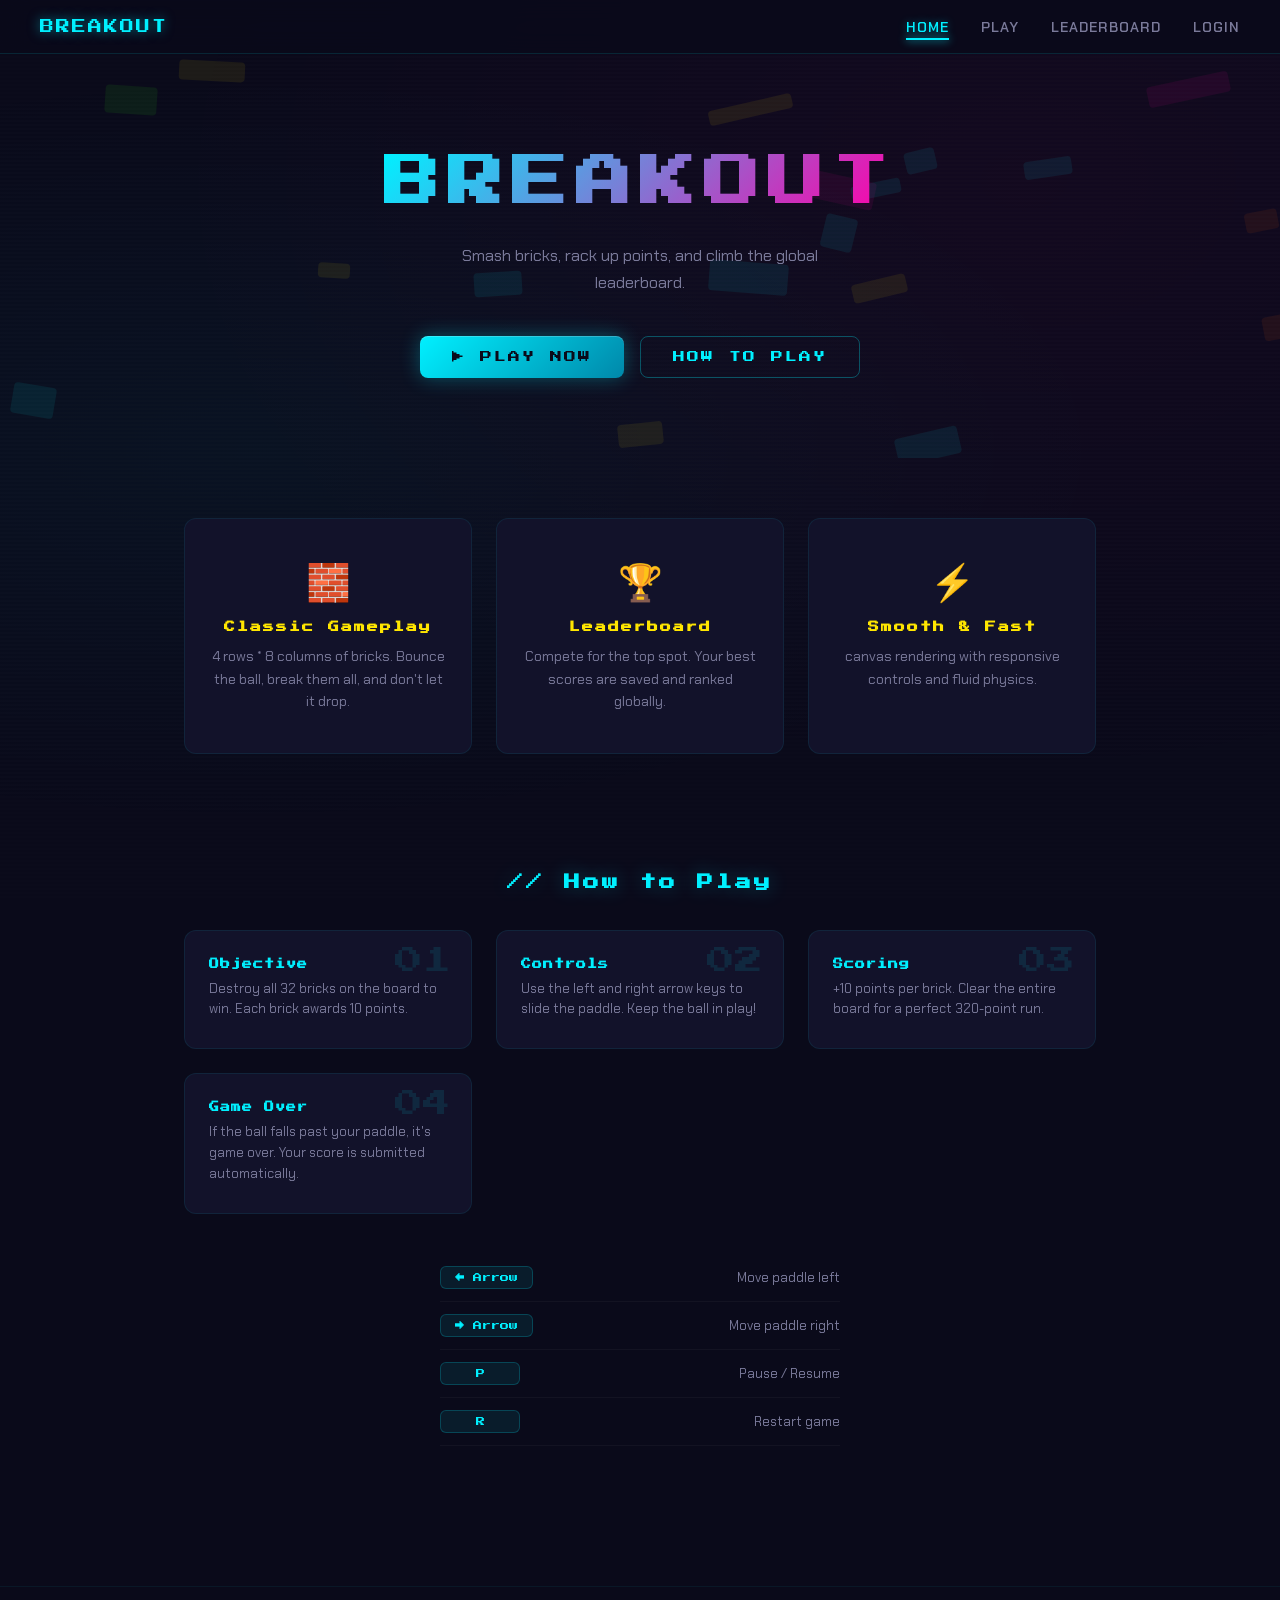
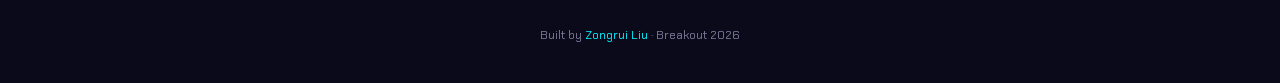
==== index.html @ ade63c9b "fix backend now backend can register and show score correctly" ====
<!DOCTYPE html>
<html lang="en">
<head>
  <meta charset="UTF-8">
  <meta name="viewport" content="width=device-width, initial-scale=1.0">
  <meta name="author" content="Zongrui Liu">
  <meta name="description" content="Breakout — a classic arcade brick-breaker game.">
  <title>Breakout — Home</title>
  <link rel="stylesheet" href="style.css">
  <style>
    /* ── HERO ── */
    .hero {
      display: flex;
      flex-direction: column;
      align-items: center;
      justify-content: center;
      text-align: center;
      padding: 100px 20px 80px;
      position: relative;
    }

    .hero-title {
      font-family: var(--font-display);
      font-size: clamp(32px, 6vw, 56px);
      color: #fff;
      letter-spacing: 8px;
      margin-bottom: 8px;
      position: relative;
      animation: float 4s ease-in-out infinite;
    }

    .hero-title span {
      background: linear-gradient(135deg, var(--neon-cyan), var(--neon-magenta));
      -webkit-background-clip: text;
      -webkit-text-fill-color: transparent;
      background-clip: text;
    }

    .hero-sub {
      font-size: 16px;
      color: var(--text-muted);
      max-width: 440px;
      line-height: 1.7;
      margin: 24px 0 40px;
    }

    .hero-actions {
      display: flex;
      gap: 16px;
      flex-wrap: wrap;
      justify-content: center;
    }

    /* ── DECORATIVE BRICKS ── */
    .hero-bricks {
      position: absolute;
      inset: 0;
      overflow: hidden;
      pointer-events: none;
      z-index: -1;
    }

    .hero-brick {
      position: absolute;
      border-radius: 4px;
      opacity: 0.08;
    }

    /* ── FEATURES ── */
    .features {
      padding: 60px 0;
    }

    .features-grid {
      display: grid;
      grid-template-columns: repeat(auto-fit, minmax(260px, 1fr));
      gap: 24px;
    }

    .feature-card {
      text-align: center;
      padding: 40px 24px;
    }

    .feature-icon {
      font-size: 36px;
      margin-bottom: 16px;
    }

    .feature-card h3 {
      font-family: var(--font-display);
      font-size: 11px;
      color: var(--neon-yellow);
      margin-bottom: 12px;
      letter-spacing: 2px;
    }

    .feature-card p {
      color: var(--text-muted);
      font-size: 14px;
      line-height: 1.6;
    }

    /* ── HOW TO PLAY ── */
    .how-to-play {
      padding: 60px 0;
    }

    .rules-grid {
      display: grid;
      grid-template-columns: repeat(auto-fit, minmax(220px, 1fr));
      gap: 24px;
    }

    .rule-card {
      padding: 28px 24px;
      position: relative;
    }

    .rule-number {
      font-family: var(--font-display);
      font-size: 28px;
      color: rgba(0, 240, 255, 0.1);
      position: absolute;
      top: 16px;
      right: 20px;
    }

    .rule-card h4 {
      font-family: var(--font-display);
      font-size: 10px;
      color: var(--neon-cyan);
      margin-bottom: 10px;
      letter-spacing: 1px;
    }

    .rule-card p {
      color: var(--text-muted);
      font-size: 13px;
      line-height: 1.6;
    }

    .controls-table {
      width: 100%;
      max-width: 400px;
      margin: 40px auto 0;
    }

    .controls-table .key {
      display: inline-block;
      padding: 6px 14px;
      background: rgba(0, 240, 255, 0.08);
      border: 1px solid rgba(0, 240, 255, 0.2);
      border-radius: 6px;
      font-family: var(--font-display);
      font-size: 9px;
      color: var(--neon-cyan);
      min-width: 80px;
      text-align: center;
    }

    .controls-row {
      display: flex;
      align-items: center;
      justify-content: space-between;
      padding: 12px 0;
      border-bottom: 1px solid rgba(255,255,255,0.04);
    }

    .controls-row span:last-child {
      color: var(--text-muted);
      font-size: 13px;
    }
  </style>
</head>
<body>

  <!-- NAV -->
  <nav>
    <a href="index.html" class="nav-logo">BREAKOUT</a>
    <ul class="nav-links">
      <li><a href="index.html" class="active">Home</a></li>
      <li><a href="game.html">Play</a></li>
      <li><a href="leaderboard.html">Leaderboard</a></li>
      <li><a href="login.html" id="nav-auth-link">Login</a></li>
    </ul>
  </nav>

  <!-- HERO -->
  <section class="hero">
    <div class="hero-bricks" id="heroBricks"></div>
    <h1 class="hero-title fade-in"><span>BREAKOUT</span></h1>
    <p class="hero-sub fade-in fade-in-delay-1">
      Smash bricks, rack up points, and climb the global leaderboard.
    </p>
    <div class="hero-actions fade-in fade-in-delay-2">
      <a href="game.html" class="btn btn-primary">▶ Play Now</a>
      <a href="#how-to-play" class="btn btn-secondary">How to Play</a>
    </div>
  </section>

  <!-- FEATURES -->
  <section class="features">
    <div class="container">
      <div class="features-grid">
        <div class="card feature-card fade-in fade-in-delay-1">
          <div class="feature-icon">🧱</div>
          <h3>Classic Gameplay</h3>
          <p>4 rows * 8 columns of bricks. Bounce the ball, break them all, and don't let it drop.</p>
        </div>
        <div class="card feature-card fade-in fade-in-delay-2">
          <div class="feature-icon">🏆</div>
          <h3>Leaderboard</h3>
          <p>Compete for the top spot. Your best scores are saved and ranked globally.</p>
        </div>
        <div class="card feature-card fade-in fade-in-delay-3">
          <div class="feature-icon">⚡</div>
          <h3>Smooth &amp; Fast</h3>
          <p>canvas rendering with responsive controls and fluid physics.</p>
        </div>
      </div>
    </div>
  </section>

  <!-- HOW TO PLAY -->
  <section class="how-to-play" id="how-to-play">
    <div class="container">
      <h2 class="section-title text-center fade-in">// How to Play</h2>

      <div class="rules-grid">
        <div class="card rule-card fade-in fade-in-delay-1">
          <span class="rule-number">01</span>
          <h4>Objective</h4>
          <p>Destroy all 32 bricks on the board to win. Each brick awards 10 points.</p>
        </div>
        <div class="card rule-card fade-in fade-in-delay-2">
          <span class="rule-number">02</span>
          <h4>Controls</h4>
          <p>Use the left and right arrow keys to slide the paddle. Keep the ball in play!</p>
        </div>
        <div class="card rule-card fade-in fade-in-delay-3">
          <span class="rule-number">03</span>
          <h4>Scoring</h4>
          <p>+10 points per brick. Clear the entire board for a perfect 320-point run.</p>
        </div>
        <div class="card rule-card fade-in fade-in-delay-4">
          <span class="rule-number">04</span>
          <h4>Game Over</h4>
          <p>If the ball falls past your paddle, it's game over. Your score is submitted automatically.</p>
        </div>
      </div>

      <div class="controls-table fade-in fade-in-delay-3">
        <div class="controls-row">
          <span class="key">← Arrow</span>
          <span>Move paddle left</span>
        </div>
        <div class="controls-row">
          <span class="key">→ Arrow</span>
          <span>Move paddle right</span>
        </div>
        <div class="controls-row">
          <span class="key">P</span>
          <span>Pause / Resume</span>
        </div>
        <div class="controls-row">
          <span class="key">R</span>
          <span>Restart game</span>
        </div>
      </div>
    </div>
  </section>

  <!-- FOOTER -->
  <footer>
    <p>Built by <span>Zongrui Liu</span> · Breakout 2026</p>
  </footer>

  <script>
    // Generate decorative floating bricks in the hero
    const bricksContainer = document.getElementById('heroBricks');
    const colors = ['#00f0ff', '#ff00aa', '#ffe600', '#39ff14', '#ff6a00'];
    for (let i = 0; i < 18; i++) {
      const brick = document.createElement('div');
      brick.className = 'hero-brick';
      brick.style.width = (30 + Math.random() * 60) + 'px';
      brick.style.height = (14 + Math.random() * 20) + 'px';
      brick.style.left = Math.random() * 100 + '%';
      brick.style.top = Math.random() * 100 + '%';
      brick.style.background = colors[Math.floor(Math.random() * colors.length)];
      brick.style.transform = `rotate(${Math.random() * 30 - 15}deg)`;
      bricksContainer.appendChild(brick);
    }

    // Update nav auth link based on login state
    const user = JSON.parse(localStorage.getItem('breakout_user') || 'null');
    if (user) {
      const link = document.getElementById('nav-auth-link');
      link.textContent = user.username;
      link.href = '#';
      link.addEventListener('click', (e) => {
        e.preventDefault();
        if (confirm('Log out?')) {
          localStorage.removeItem('breakout_user');
          location.reload();
        }
      });
    }
  </script>
</body>
</html>
---- style.css ----
@import url('https://fonts.googleapis.com/css2?family=Press+Start+2P&family=Chakra+Petch:wght@400;600;700&display=swap');

:root {
  --bg-dark: #0a0a1a;
  --bg-card: #12122a;
  --bg-card-hover: #1a1a3a;
  --neon-cyan: #00f0ff;
  --neon-magenta: #ff00aa;
  --neon-yellow: #ffe600;
  --neon-green: #39ff14;
  --neon-orange: #ff6a00;
  --text-primary: #e8e8f0;
  --text-muted: #7a7a9a;
  --border-glow: rgba(0, 240, 255, 0.3);
  --danger: #ff3355;
  --radius: 8px;
  --font-display: 'Press Start 2P', monospace;
  --font-body: 'Chakra Petch', sans-serif;
}

*, *::before, *::after {
  box-sizing: border-box;
  margin: 0;
  padding: 0;
}

html {
  scroll-behavior: smooth;
}

body {
  background: var(--bg-dark);
  color: var(--text-primary);
  font-family: var(--font-body);
  min-height: 100vh;
  overflow-x: hidden;
  position: relative;
}

body::before {
  content: '';
  position: fixed;
  inset: 0;
  background:
    radial-gradient(ellipse at 20% 50%, rgba(0, 240, 255, 0.04) 0%, transparent 60%),
    radial-gradient(ellipse at 80% 20%, rgba(255, 0, 170, 0.04) 0%, transparent 60%),
    repeating-linear-gradient(0deg, transparent, transparent 2px, rgba(255,255,255,0.008) 2px, rgba(255,255,255,0.008) 4px);
  pointer-events: none;
  z-index: 0;
}

/* ── NAV ── */
nav {
  position: sticky;
  top: 0;
  z-index: 100;
  display: flex;
  align-items: center;
  justify-content: space-between;
  padding: 16px 40px;
  background: rgba(10, 10, 26, 0.85);
  backdrop-filter: blur(16px);
  border-bottom: 1px solid rgba(0, 240, 255, 0.12);
}

.nav-logo {
  font-family: var(--font-display);
  font-size: 14px;
  color: var(--neon-cyan);
  text-decoration: none;
  text-shadow: 0 0 12px rgba(0, 240, 255, 0.5);
  letter-spacing: 2px;
}

.nav-links {
  display: flex;
  gap: 32px;
  list-style: none;
}

.nav-links a {
  color: var(--text-muted);
  text-decoration: none;
  font-family: var(--font-body);
  font-weight: 600;
  font-size: 14px;
  letter-spacing: 1px;
  text-transform: uppercase;
  transition: color 0.25s, text-shadow 0.25s;
  position: relative;
}

.nav-links a::after {
  content: '';
  position: absolute;
  bottom: -4px;
  left: 0;
  width: 0;
  height: 2px;
  background: var(--neon-cyan);
  box-shadow: 0 0 8px var(--neon-cyan);
  transition: width 0.3s;
}

.nav-links a:hover, .nav-links a.active {
  color: var(--neon-cyan);
  text-shadow: 0 0 8px rgba(0, 240, 255, 0.4);
}

.nav-links a:hover::after, .nav-links a.active::after {
  width: 100%;
}

/* ── BUTTONS ── */
.btn {
  display: inline-flex;
  align-items: center;
  justify-content: center;
  gap: 8px;
  padding: 14px 32px;
  font-family: var(--font-display);
  font-size: 12px;
  border: none;
  border-radius: var(--radius);
  cursor: pointer;
  text-decoration: none;
  text-transform: uppercase;
  letter-spacing: 2px;
  transition: all 0.3s;
  position: relative;
  overflow: hidden;
}

.btn-primary {
  background: linear-gradient(135deg, var(--neon-cyan), #0088aa);
  color: var(--bg-dark);
  box-shadow: 0 0 20px rgba(0, 240, 255, 0.3), inset 0 1px 0 rgba(255,255,255,0.2);
}

.btn-primary:hover {
  transform: translateY(-2px);
  box-shadow: 0 0 40px rgba(0, 240, 255, 0.5), inset 0 1px 0 rgba(255,255,255,0.2);
}

.btn-secondary {
  background: transparent;
  color: var(--neon-cyan);
  border: 1px solid var(--border-glow);
}

.btn-secondary:hover {
  background: rgba(0, 240, 255, 0.08);
  border-color: var(--neon-cyan);
  box-shadow: 0 0 20px rgba(0, 240, 255, 0.15);
}

.btn-danger {
  background: linear-gradient(135deg, var(--danger), #aa0022);
  color: #fff;
}

.btn-small {
  padding: 8px 16px;
  font-size: 9px;
}

/* ── CARDS ── */
.card {
  background: var(--bg-card);
  border: 1px solid rgba(0, 240, 255, 0.08);
  border-radius: 12px;
  padding: 32px;
  position: relative;
  transition: border-color 0.3s, box-shadow 0.3s;
}

.card:hover {
  border-color: var(--border-glow);
  box-shadow: 0 0 30px rgba(0, 240, 255, 0.06);
}

/* ── FORM ── */
.form-group {
  margin-bottom: 20px;
}

.form-group label {
  display: block;
  font-family: var(--font-display);
  font-size: 9px;
  color: var(--neon-cyan);
  margin-bottom: 8px;
  letter-spacing: 2px;
  text-transform: uppercase;
}

.form-group input {
  width: 100%;
  padding: 14px 16px;
  background: rgba(0, 0, 0, 0.4);
  border: 1px solid rgba(0, 240, 255, 0.15);
  border-radius: var(--radius);
  color: var(--text-primary);
  font-family: var(--font-body);
  font-size: 15px;
  outline: none;
  transition: border-color 0.3s, box-shadow 0.3s;
}

.form-group input:focus {
  border-color: var(--neon-cyan);
  box-shadow: 0 0 12px rgba(0, 240, 255, 0.15);
}

.form-error {
  color: var(--danger);
  font-size: 12px;
  margin-top: 6px;
  display: none;
}

/* ── FOOTER ── */
footer {
  text-align: center;
  padding: 40px 20px;
  color: var(--text-muted);
  font-size: 12px;
  border-top: 1px solid rgba(0, 240, 255, 0.06);
  margin-top: 80px;
}

footer span {
  color: var(--neon-cyan);
}

/* ── UTILITIES ── */
.container {
  width: 100%;
  max-width: 960px;
  margin: 0 auto;
  padding: 0 24px;
  position: relative;
  z-index: 1;
}

.text-center { text-align: center; }

.section-title {
  font-family: var(--font-display);
  font-size: 16px;
  color: var(--neon-cyan);
  text-shadow: 0 0 20px rgba(0, 240, 255, 0.3);
  margin-bottom: 40px;
  letter-spacing: 3px;
}

/* ── ANIMATIONS ── */

@keyframes pulseGlow {
  0%, 100% { box-shadow: 0 0 20px rgba(0, 240, 255, 0.3); }
  50% { box-shadow: 0 0 40px rgba(0, 240, 255, 0.6); }
}

@keyframes fadeInUp {
  from { opacity: 0; transform: translateY(30px); }
  to { opacity: 1; transform: translateY(0); }
}

.fade-in {
  animation: fadeInUp 0.6s ease-out;
}

.pulseGlow {
  animation: pulseGlow 1s ease-out both;
}

.fade-in-delay-1 { animation-delay: 0.15s; }
.fade-in-delay-2 { animation-delay: 0.3s; }
.fade-in-delay-3 { animation-delay: 0.45s; }
.fade-in-delay-4 { animation-delay: 0.6s; }

/* ── TOAST ── */
.toast {
  position: fixed;
  bottom: 30px;
  left: 50%;
  transform: translateX(-50%) translateY(100px);
  padding: 14px 28px;
  border-radius: var(--radius);
  font-family: var(--font-body);
  font-size: 14px;
  font-weight: 600;
  z-index: 9999;
  transition: transform 0.4s cubic-bezier(0.34, 1.56, 0.64, 1);
  pointer-events: none;
}

.toast.show {
  transform: translateX(-50%) translateY(0);
}

.toast-success {
  background: rgba(57, 255, 20, 0.15);
  border: 1px solid var(--neon-green);
  color: var(--neon-green);
}

.toast-error {
  background: rgba(255, 51, 85, 0.15);
  border: 1px solid var(--danger);
  color: var(--danger);
}

/* ── TABLE ── */
.lb-table {
  width: 100%;
  border-collapse: separate;
  border-spacing: 0 6px;
}

.lb-table thead th {
  font-family: var(--font-display);
  font-size: 9px;
  color: var(--text-muted);
  text-transform: uppercase;
  letter-spacing: 2px;
  padding: 12px 16px;
  text-align: left;
  border-bottom: 1px solid rgba(0, 240, 255, 0.1);
}

.lb-table tbody tr {
  background: var(--bg-card);
  transition: background 0.2s;
}

.lb-table tbody tr:hover {
  background: var(--bg-card-hover);
}

.lb-table td {
  padding: 14px 16px;
  font-size: 14px;
}

.lb-table td:first-child {
  border-radius: var(--radius) 0 0 var(--radius);
}

.lb-table td:last-child {
  border-radius: 0 var(--radius) var(--radius) 0;
}

.rank-gold { color: var(--neon-yellow); font-family: var(--font-display); font-size: 12px; }
.rank-silver { color: #c0c0c0; font-family: var(--font-display); font-size: 12px; }
.rank-bronze { color: #cd7f32; font-family: var(--font-display); font-size: 12px; }

/* ── RESPONSIVE ── */
@media (max-width: 640px) {
  nav { padding: 12px 16px; flex-wrap: wrap; gap: 12px; }
  .nav-links { gap: 16px; }
  .nav-links a { font-size: 11px; }
  .container { padding: 0 16px; }
  .section-title { font-size: 13px; }
  .btn { padding: 12px 20px; font-size: 10px; }
}
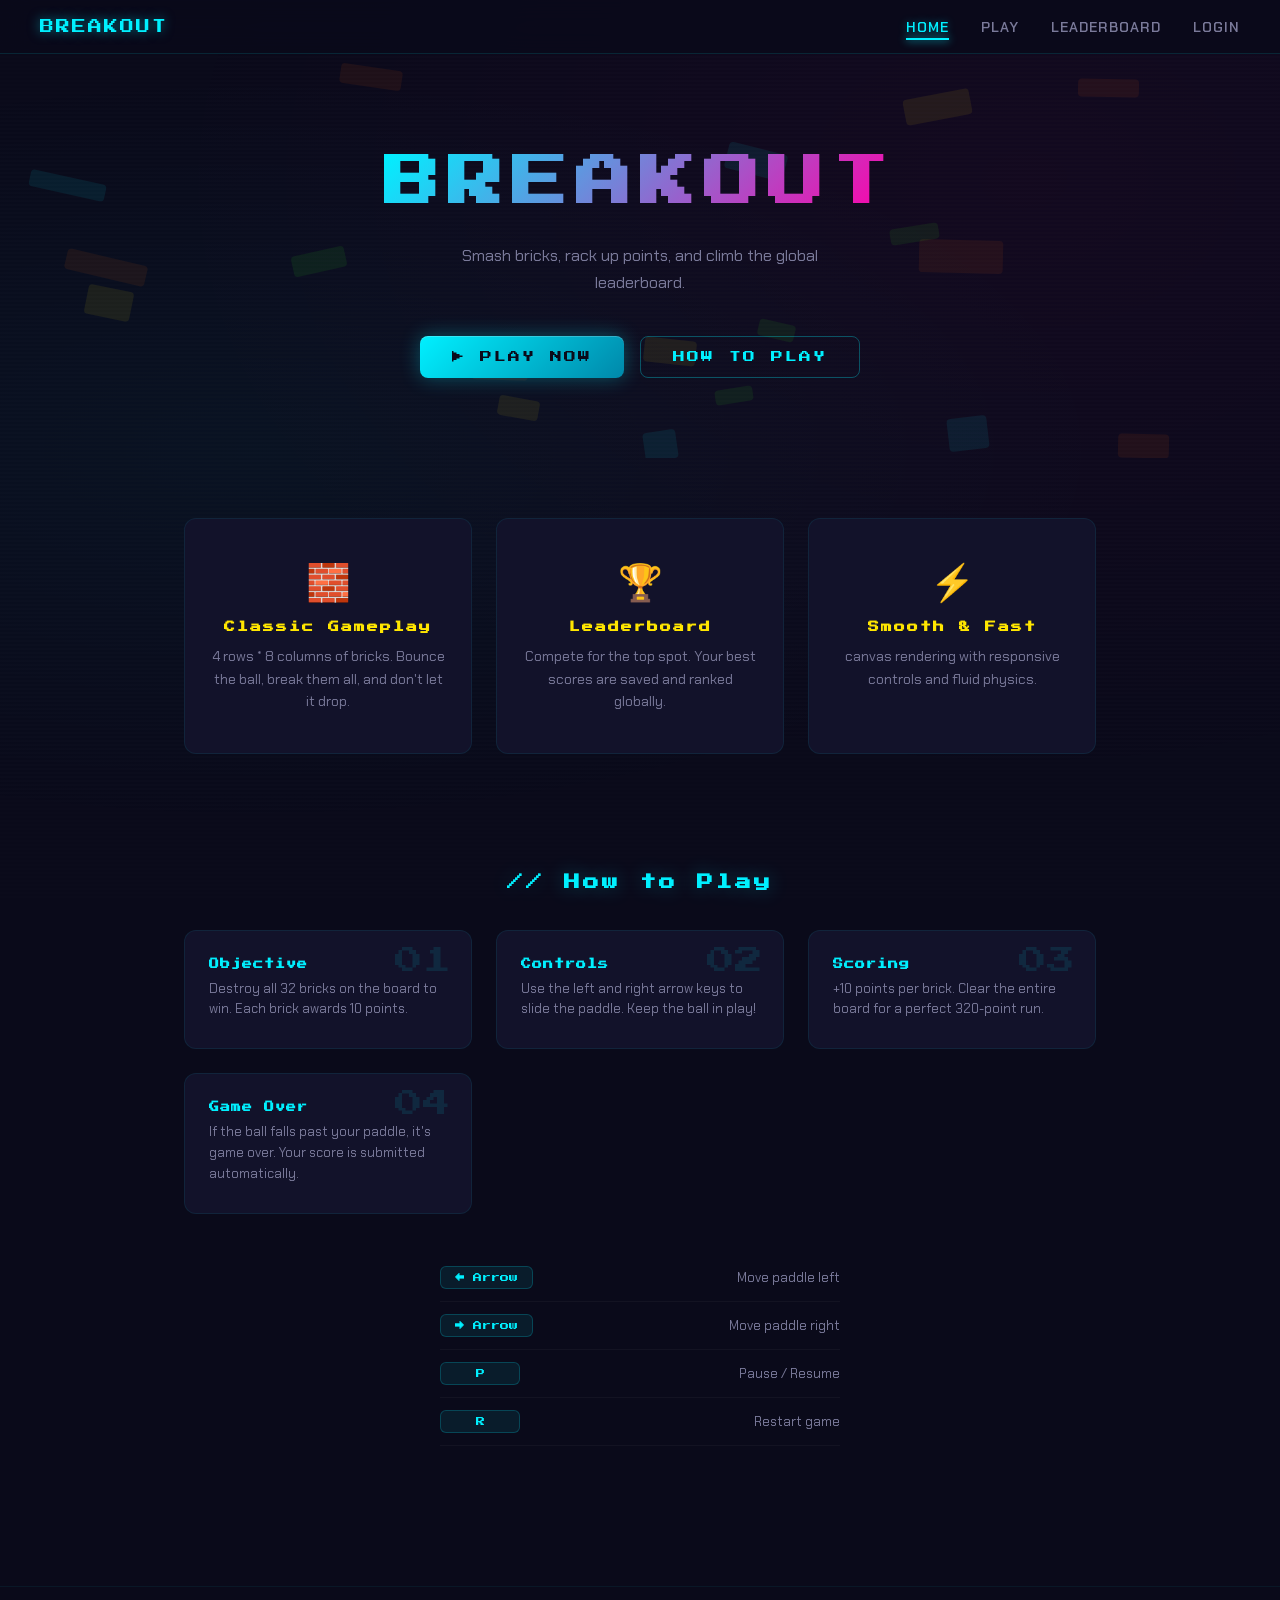
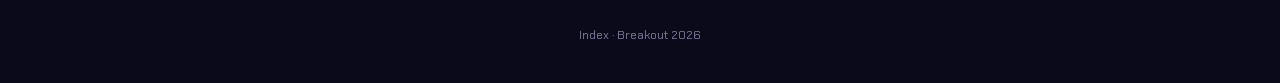
==== commit 628c4437: "Merge pull request #1 from cclw555/housekeeping Separate css/js/php from html and kept in include fo" ====
--- a/index.html
+++ b/index.html
@@ -3,175 +3,12 @@
 <head>
   <meta charset="UTF-8">
   <meta name="viewport" content="width=device-width, initial-scale=1.0">
-  <meta name="author" content="Zongrui Liu">
+  <meta name="author" content="">
   <meta name="description" content="Breakout — a classic arcade brick-breaker game.">
   <title>Breakout — Home</title>
-  <link rel="stylesheet" href="style.css">
-  <style>
-    /* ── HERO ── */
-    .hero {
-      display: flex;
-      flex-direction: column;
-      align-items: center;
-      justify-content: center;
-      text-align: center;
-      padding: 100px 20px 80px;
-      position: relative;
-    }
-
-    .hero-title {
-      font-family: var(--font-display);
-      font-size: clamp(32px, 6vw, 56px);
-      color: #fff;
-      letter-spacing: 8px;
-      margin-bottom: 8px;
-      position: relative;
-      animation: float 4s ease-in-out infinite;
-    }
-
-    .hero-title span {
-      background: linear-gradient(135deg, var(--neon-cyan), var(--neon-magenta));
-      -webkit-background-clip: text;
-      -webkit-text-fill-color: transparent;
-      background-clip: text;
-    }
-
-    .hero-sub {
-      font-size: 16px;
-      color: var(--text-muted);
-      max-width: 440px;
-      line-height: 1.7;
-      margin: 24px 0 40px;
-    }
-
-    .hero-actions {
-      display: flex;
-      gap: 16px;
-      flex-wrap: wrap;
-      justify-content: center;
-    }
-
-    /* ── DECORATIVE BRICKS ── */
-    .hero-bricks {
-      position: absolute;
-      inset: 0;
-      overflow: hidden;
-      pointer-events: none;
-      z-index: -1;
-    }
-
-    .hero-brick {
-      position: absolute;
-      border-radius: 4px;
-      opacity: 0.08;
-    }
-
-    /* ── FEATURES ── */
-    .features {
-      padding: 60px 0;
-    }
-
-    .features-grid {
-      display: grid;
-      grid-template-columns: repeat(auto-fit, minmax(260px, 1fr));
-      gap: 24px;
-    }
-
-    .feature-card {
-      text-align: center;
-      padding: 40px 24px;
-    }
-
-    .feature-icon {
-      font-size: 36px;
-      margin-bottom: 16px;
-    }
-
-    .feature-card h3 {
-      font-family: var(--font-display);
-      font-size: 11px;
-      color: var(--neon-yellow);
-      margin-bottom: 12px;
-      letter-spacing: 2px;
-    }
-
-    .feature-card p {
-      color: var(--text-muted);
-      font-size: 14px;
-      line-height: 1.6;
-    }
-
-    /* ── HOW TO PLAY ── */
-    .how-to-play {
-      padding: 60px 0;
-    }
-
-    .rules-grid {
-      display: grid;
-      grid-template-columns: repeat(auto-fit, minmax(220px, 1fr));
-      gap: 24px;
-    }
-
-    .rule-card {
-      padding: 28px 24px;
-      position: relative;
-    }
-
-    .rule-number {
-      font-family: var(--font-display);
-      font-size: 28px;
-      color: rgba(0, 240, 255, 0.1);
-      position: absolute;
-      top: 16px;
-      right: 20px;
-    }
-
-    .rule-card h4 {
-      font-family: var(--font-display);
-      font-size: 10px;
-      color: var(--neon-cyan);
-      margin-bottom: 10px;
-      letter-spacing: 1px;
-    }
-
-    .rule-card p {
-      color: var(--text-muted);
-      font-size: 13px;
-      line-height: 1.6;
-    }
-
-    .controls-table {
-      width: 100%;
-      max-width: 400px;
-      margin: 40px auto 0;
-    }
-
-    .controls-table .key {
-      display: inline-block;
-      padding: 6px 14px;
-      background: rgba(0, 240, 255, 0.08);
-      border: 1px solid rgba(0, 240, 255, 0.2);
-      border-radius: 6px;
-      font-family: var(--font-display);
-      font-size: 9px;
-      color: var(--neon-cyan);
-      min-width: 80px;
-      text-align: center;
-    }
-
-    .controls-row {
-      display: flex;
-      align-items: center;
-      justify-content: space-between;
-      padding: 12px 0;
-      border-bottom: 1px solid rgba(255,255,255,0.04);
-    }
-
-    .controls-row span:last-child {
-      color: var(--text-muted);
-      font-size: 13px;
-    }
-  </style>
+  <link rel="stylesheet" href="include/style.css">
+  <link rel="stylesheet" href="include/index.css">
+  <script src="include/index.js" defer></script>
 </head>
 <body>
 
@@ -273,39 +110,7 @@
 
   <!-- FOOTER -->
   <footer>
-    <p>Built by <span>Zongrui Liu</span> · Breakout 2026</p>
+    <p>Index · Breakout 2026</p>
   </footer>
-
-  <script>
-    // Generate decorative floating bricks in the hero
-    const bricksContainer = document.getElementById('heroBricks');
-    const colors = ['#00f0ff', '#ff00aa', '#ffe600', '#39ff14', '#ff6a00'];
-    for (let i = 0; i < 18; i++) {
-      const brick = document.createElement('div');
-      brick.className = 'hero-brick';
-      brick.style.width = (30 + Math.random() * 60) + 'px';
-      brick.style.height = (14 + Math.random() * 20) + 'px';
-      brick.style.left = Math.random() * 100 + '%';
-      brick.style.top = Math.random() * 100 + '%';
-      brick.style.background = colors[Math.floor(Math.random() * colors.length)];
-      brick.style.transform = `rotate(${Math.random() * 30 - 15}deg)`;
-      bricksContainer.appendChild(brick);
-    }
-
-    // Update nav auth link based on login state
-    const user = JSON.parse(localStorage.getItem('breakout_user') || 'null');
-    if (user) {
-      const link = document.getElementById('nav-auth-link');
-      link.textContent = user.username;
-      link.href = '#';
-      link.addEventListener('click', (e) => {
-        e.preventDefault();
-        if (confirm('Log out?')) {
-          localStorage.removeItem('breakout_user');
-          location.reload();
-        }
-      });
-    }
-  </script>
 </body>
 </html>
--- a/include/style.css
+++ b/include/style.css
@@ -0,0 +1,366 @@
+@import url('https://fonts.googleapis.com/css2?family=Press+Start+2P&family=Chakra+Petch:wght@400;600;700&display=swap');
+
+:root {
+  --bg-dark: #0a0a1a;
+  --bg-card: #12122a;
+  --bg-card-hover: #1a1a3a;
+  --neon-cyan: #00f0ff;
+  --neon-magenta: #ff00aa;
+  --neon-yellow: #ffe600;
+  --neon-green: #39ff14;
+  --neon-orange: #ff6a00;
+  --text-primary: #e8e8f0;
+  --text-muted: #7a7a9a;
+  --border-glow: rgba(0, 240, 255, 0.3);
+  --danger: #ff3355;
+  --radius: 8px;
+  --font-display: 'Press Start 2P', monospace;
+  --font-body: 'Chakra Petch', sans-serif;
+}
+
+*, *::before, *::after {
+  box-sizing: border-box;
+  margin: 0;
+  padding: 0;
+}
+
+html {
+  scroll-behavior: smooth;
+}
+
+body {
+  background: var(--bg-dark);
+  color: var(--text-primary);
+  font-family: var(--font-body);
+  min-height: 100vh;
+  overflow-x: hidden;
+  position: relative;
+}
+
+body::before {
+  content: '';
+  position: fixed;
+  inset: 0;
+  background:
+    radial-gradient(ellipse at 20% 50%, rgba(0, 240, 255, 0.04) 0%, transparent 60%),
+    radial-gradient(ellipse at 80% 20%, rgba(255, 0, 170, 0.04) 0%, transparent 60%),
+    repeating-linear-gradient(0deg, transparent, transparent 2px, rgba(255,255,255,0.008) 2px, rgba(255,255,255,0.008) 4px);
+  pointer-events: none;
+  z-index: 0;
+}
+
+/* ── NAV ── */
+nav {
+  position: sticky;
+  top: 0;
+  z-index: 100;
+  display: flex;
+  align-items: center;
+  justify-content: space-between;
+  padding: 16px 40px;
+  background: rgba(10, 10, 26, 0.85);
+  backdrop-filter: blur(16px);
+  border-bottom: 1px solid rgba(0, 240, 255, 0.12);
+}
+
+.nav-logo {
+  font-family: var(--font-display);
+  font-size: 14px;
+  color: var(--neon-cyan);
+  text-decoration: none;
+  text-shadow: 0 0 12px rgba(0, 240, 255, 0.5);
+  letter-spacing: 2px;
+}
+
+.nav-links {
+  display: flex;
+  gap: 32px;
+  list-style: none;
+}
+
+.nav-links a {
+  color: var(--text-muted);
+  text-decoration: none;
+  font-family: var(--font-body);
+  font-weight: 600;
+  font-size: 14px;
+  letter-spacing: 1px;
+  text-transform: uppercase;
+  transition: color 0.25s, text-shadow 0.25s;
+  position: relative;
+}
+
+.nav-links a::after {
+  content: '';
+  position: absolute;
+  bottom: -4px;
+  left: 0;
+  width: 0;
+  height: 2px;
+  background: var(--neon-cyan);
+  box-shadow: 0 0 8px var(--neon-cyan);
+  transition: width 0.3s;
+}
+
+.nav-links a:hover, .nav-links a.active {
+  color: var(--neon-cyan);
+  text-shadow: 0 0 8px rgba(0, 240, 255, 0.4);
+}
+
+.nav-links a:hover::after, .nav-links a.active::after {
+  width: 100%;
+}
+
+/* ── BUTTONS ── */
+.btn {
+  display: inline-flex;
+  align-items: center;
+  justify-content: center;
+  gap: 8px;
+  padding: 14px 32px;
+  font-family: var(--font-display);
+  font-size: 12px;
+  border: none;
+  border-radius: var(--radius);
+  cursor: pointer;
+  text-decoration: none;
+  text-transform: uppercase;
+  letter-spacing: 2px;
+  transition: all 0.3s;
+  position: relative;
+  overflow: hidden;
+}
+
+.btn-primary {
+  background: linear-gradient(135deg, var(--neon-cyan), #0088aa);
+  color: var(--bg-dark);
+  box-shadow: 0 0 20px rgba(0, 240, 255, 0.3), inset 0 1px 0 rgba(255,255,255,0.2);
+}
+
+.btn-primary:hover {
+  transform: translateY(-2px);
+  box-shadow: 0 0 40px rgba(0, 240, 255, 0.5), inset 0 1px 0 rgba(255,255,255,0.2);
+}
+
+.btn-secondary {
+  background: transparent;
+  color: var(--neon-cyan);
+  border: 1px solid var(--border-glow);
+}
+
+.btn-secondary:hover {
+  background: rgba(0, 240, 255, 0.08);
+  border-color: var(--neon-cyan);
+  box-shadow: 0 0 20px rgba(0, 240, 255, 0.15);
+}
+
+.btn-danger {
+  background: linear-gradient(135deg, var(--danger), #aa0022);
+  color: #fff;
+}
+
+.btn-small {
+  padding: 8px 16px;
+  font-size: 9px;
+}
+
+/* ── CARDS ── */
+.card {
+  background: var(--bg-card);
+  border: 1px solid rgba(0, 240, 255, 0.08);
+  border-radius: 12px;
+  padding: 32px;
+  position: relative;
+  transition: border-color 0.3s, box-shadow 0.3s;
+}
+
+.card:hover {
+  border-color: var(--border-glow);
+  box-shadow: 0 0 30px rgba(0, 240, 255, 0.06);
+}
+
+/* ── FORM ── */
+.form-group {
+  margin-bottom: 20px;
+}
+
+.form-group label {
+  display: block;
+  font-family: var(--font-display);
+  font-size: 9px;
+  color: var(--neon-cyan);
+  margin-bottom: 8px;
+  letter-spacing: 2px;
+  text-transform: uppercase;
+}
+
+.form-group input {
+  width: 100%;
+  padding: 14px 16px;
+  background: rgba(0, 0, 0, 0.4);
+  border: 1px solid rgba(0, 240, 255, 0.15);
+  border-radius: var(--radius);
+  color: var(--text-primary);
+  font-family: var(--font-body);
+  font-size: 15px;
+  outline: none;
+  transition: border-color 0.3s, box-shadow 0.3s;
+}
+
+.form-group input:focus {
+  border-color: var(--neon-cyan);
+  box-shadow: 0 0 12px rgba(0, 240, 255, 0.15);
+}
+
+.form-error {
+  color: var(--danger);
+  font-size: 12px;
+  margin-top: 6px;
+  display: none;
+}
+
+/* ── FOOTER ── */
+footer {
+  text-align: center;
+  padding: 40px 20px;
+  color: var(--text-muted);
+  font-size: 12px;
+  border-top: 1px solid rgba(0, 240, 255, 0.06);
+  margin-top: 80px;
+}
+
+footer span {
+  color: var(--neon-cyan);
+}
+
+/* ── UTILITIES ── */
+.container {
+  width: 100%;
+  max-width: 960px;
+  margin: 0 auto;
+  padding: 0 24px;
+  position: relative;
+  z-index: 1;
+}
+
+.text-center { text-align: center; }
+
+.section-title {
+  font-family: var(--font-display);
+  font-size: 16px;
+  color: var(--neon-cyan);
+  text-shadow: 0 0 20px rgba(0, 240, 255, 0.3);
+  margin-bottom: 40px;
+  letter-spacing: 3px;
+}
+
+/* ── ANIMATIONS ── */
+
+@keyframes pulseGlow {
+  0%, 100% { box-shadow: 0 0 20px rgba(0, 240, 255, 0.3); }
+  50% { box-shadow: 0 0 40px rgba(0, 240, 255, 0.6); }
+}
+
+@keyframes fadeInUp {
+  from { opacity: 0; transform: translateY(30px); }
+  to { opacity: 1; transform: translateY(0); }
+}
+
+.fade-in {
+  animation: fadeInUp 0.6s ease-out both;
+}
+
+.pulseGlow {
+  animation: pulseGlow 1s ease-out both;
+}
+
+.fade-in-delay-1 { animation-delay: 0.15s; }
+.fade-in-delay-2 { animation-delay: 0.3s; }
+.fade-in-delay-3 { animation-delay: 0.45s; }
+.fade-in-delay-4 { animation-delay: 0.6s; }
+
+/* ── TOAST ── */
+.toast {
+  position: fixed;
+  bottom: 30px;
+  left: 50%;
+  transform: translateX(-50%) translateY(100px);
+  padding: 14px 28px;
+  border-radius: var(--radius);
+  font-family: var(--font-body);
+  font-size: 14px;
+  font-weight: 600;
+  z-index: 9999;
+  transition: transform 0.4s cubic-bezier(0.34, 1.56, 0.64, 1);
+  pointer-events: none;
+}
+
+.toast.show {
+  transform: translateX(-50%) translateY(0);
+}
+
+.toast-success {
+  background: rgba(57, 255, 20, 0.15);
+  border: 1px solid var(--neon-green);
+  color: var(--neon-green);
+}
+
+.toast-error {
+  background: rgba(255, 51, 85, 0.15);
+  border: 1px solid var(--danger);
+  color: var(--danger);
+}
+
+/* ── TABLE ── */
+.lb-table {
+  width: 100%;
+  border-collapse: separate;
+  border-spacing: 0 6px;
+}
+
+.lb-table thead th {
+  font-family: var(--font-display);
+  font-size: 9px;
+  color: var(--text-muted);
+  text-transform: uppercase;
+  letter-spacing: 2px;
+  padding: 12px 16px;
+  text-align: left;
+  border-bottom: 1px solid rgba(0, 240, 255, 0.1);
+}
+
+.lb-table tbody tr {
+  background: var(--bg-card);
+  transition: background 0.2s;
+}
+
+.lb-table tbody tr:hover {
+  background: var(--bg-card-hover);
+}
+
+.lb-table td {
+  padding: 14px 16px;
+  font-size: 14px;
+}
+
+.lb-table td:first-child {
+  border-radius: var(--radius) 0 0 var(--radius);
+}
+
+.lb-table td:last-child {
+  border-radius: 0 var(--radius) var(--radius) 0;
+}
+
+.rank-gold { color: var(--neon-yellow); font-family: var(--font-display); font-size: 12px; }
+.rank-silver { color: #c0c0c0; font-family: var(--font-display); font-size: 12px; }
+.rank-bronze { color: #cd7f32; font-family: var(--font-display); font-size: 12px; }
+
+/* ── RESPONSIVE ── */
+@media (max-width: 640px) {
+  nav { padding: 12px 16px; flex-wrap: wrap; gap: 12px; }
+  .nav-links { gap: 16px; }
+  .nav-links a { font-size: 11px; }
+  .container { padding: 0 16px; }
+  .section-title { font-size: 13px; }
+  .btn { padding: 12px 20px; font-size: 10px; }
+}
--- a/include/index.css
+++ b/include/index.css
@@ -0,0 +1,163 @@
+/* ── HERO ── */
+.hero {
+    display: flex;
+    flex-direction: column;
+    align-items: center;
+    justify-content: center;
+    text-align: center;
+    padding: 100px 20px 80px;
+    position: relative;
+}
+
+.hero-title {
+    font-family: var(--font-display);
+    font-size: clamp(32px, 6vw, 56px);
+    color: #fff;
+    letter-spacing: 8px;
+    margin-bottom: 8px;
+    position: relative;
+    animation: float 4s ease-in-out infinite;
+}
+
+.hero-title span {
+    background: linear-gradient(135deg, var(--neon-cyan), var(--neon-magenta));
+    -webkit-background-clip: text;
+    -webkit-text-fill-color: transparent;
+    background-clip: text;
+}
+
+.hero-sub {
+    font-size: 16px;
+    color: var(--text-muted);
+    max-width: 440px;
+    line-height: 1.7;
+    margin: 24px 0 40px;
+}
+
+.hero-actions {
+    display: flex;
+    gap: 16px;
+    flex-wrap: wrap;
+    justify-content: center;
+}
+
+/* ── DECORATIVE BRICKS ── */
+.hero-bricks {
+    position: absolute;
+    inset: 0;
+    overflow: hidden;
+    pointer-events: none;
+    z-index: -1;
+}
+
+.hero-brick {
+    position: absolute;
+    border-radius: 4px;
+    opacity: 0.08;
+}
+
+/* ── FEATURES ── */
+.features {
+    padding: 60px 0;
+}
+
+.features-grid {
+    display: grid;
+    grid-template-columns: repeat(auto-fit, minmax(260px, 1fr));
+    gap: 24px;
+}
+
+.feature-card {
+    text-align: center;
+    padding: 40px 24px;
+}
+
+.feature-icon {
+    font-size: 36px;
+    margin-bottom: 16px;
+}
+
+.feature-card h3 {
+    font-family: var(--font-display);
+    font-size: 11px;
+    color: var(--neon-yellow);
+    margin-bottom: 12px;
+    letter-spacing: 2px;
+}
+
+.feature-card p {
+    color: var(--text-muted);
+    font-size: 14px;
+    line-height: 1.6;
+}
+
+/* ── HOW TO PLAY ── */
+.how-to-play {
+    padding: 60px 0;
+}
+
+.rules-grid {
+    display: grid;
+    grid-template-columns: repeat(auto-fit, minmax(220px, 1fr));
+    gap: 24px;
+}
+
+.rule-card {
+    padding: 28px 24px;
+    position: relative;
+}
+
+.rule-number {
+    font-family: var(--font-display);
+    font-size: 28px;
+    color: rgba(0, 240, 255, 0.1);
+    position: absolute;
+    top: 16px;
+    right: 20px;
+}
+
+.rule-card h4 {
+    font-family: var(--font-display);
+    font-size: 10px;
+    color: var(--neon-cyan);
+    margin-bottom: 10px;
+    letter-spacing: 1px;
+}
+
+.rule-card p {
+    color: var(--text-muted);
+    font-size: 13px;
+    line-height: 1.6;
+}
+
+.controls-table {
+    width: 100%;
+    max-width: 400px;
+    margin: 40px auto 0;
+}
+
+.controls-table .key {
+    display: inline-block;
+    padding: 6px 14px;
+    background: rgba(0, 240, 255, 0.08);
+    border: 1px solid rgba(0, 240, 255, 0.2);
+    border-radius: 6px;
+    font-family: var(--font-display);
+    font-size: 9px;
+    color: var(--neon-cyan);
+    min-width: 80px;
+    text-align: center;
+}
+
+.controls-row {
+    display: flex;
+    align-items: center;
+    justify-content: space-between;
+    padding: 12px 0;
+    border-bottom: 1px solid rgba(255, 255, 255, 0.04);
+}
+
+.controls-row span:last-child {
+    color: var(--text-muted);
+    font-size: 13px;
+}
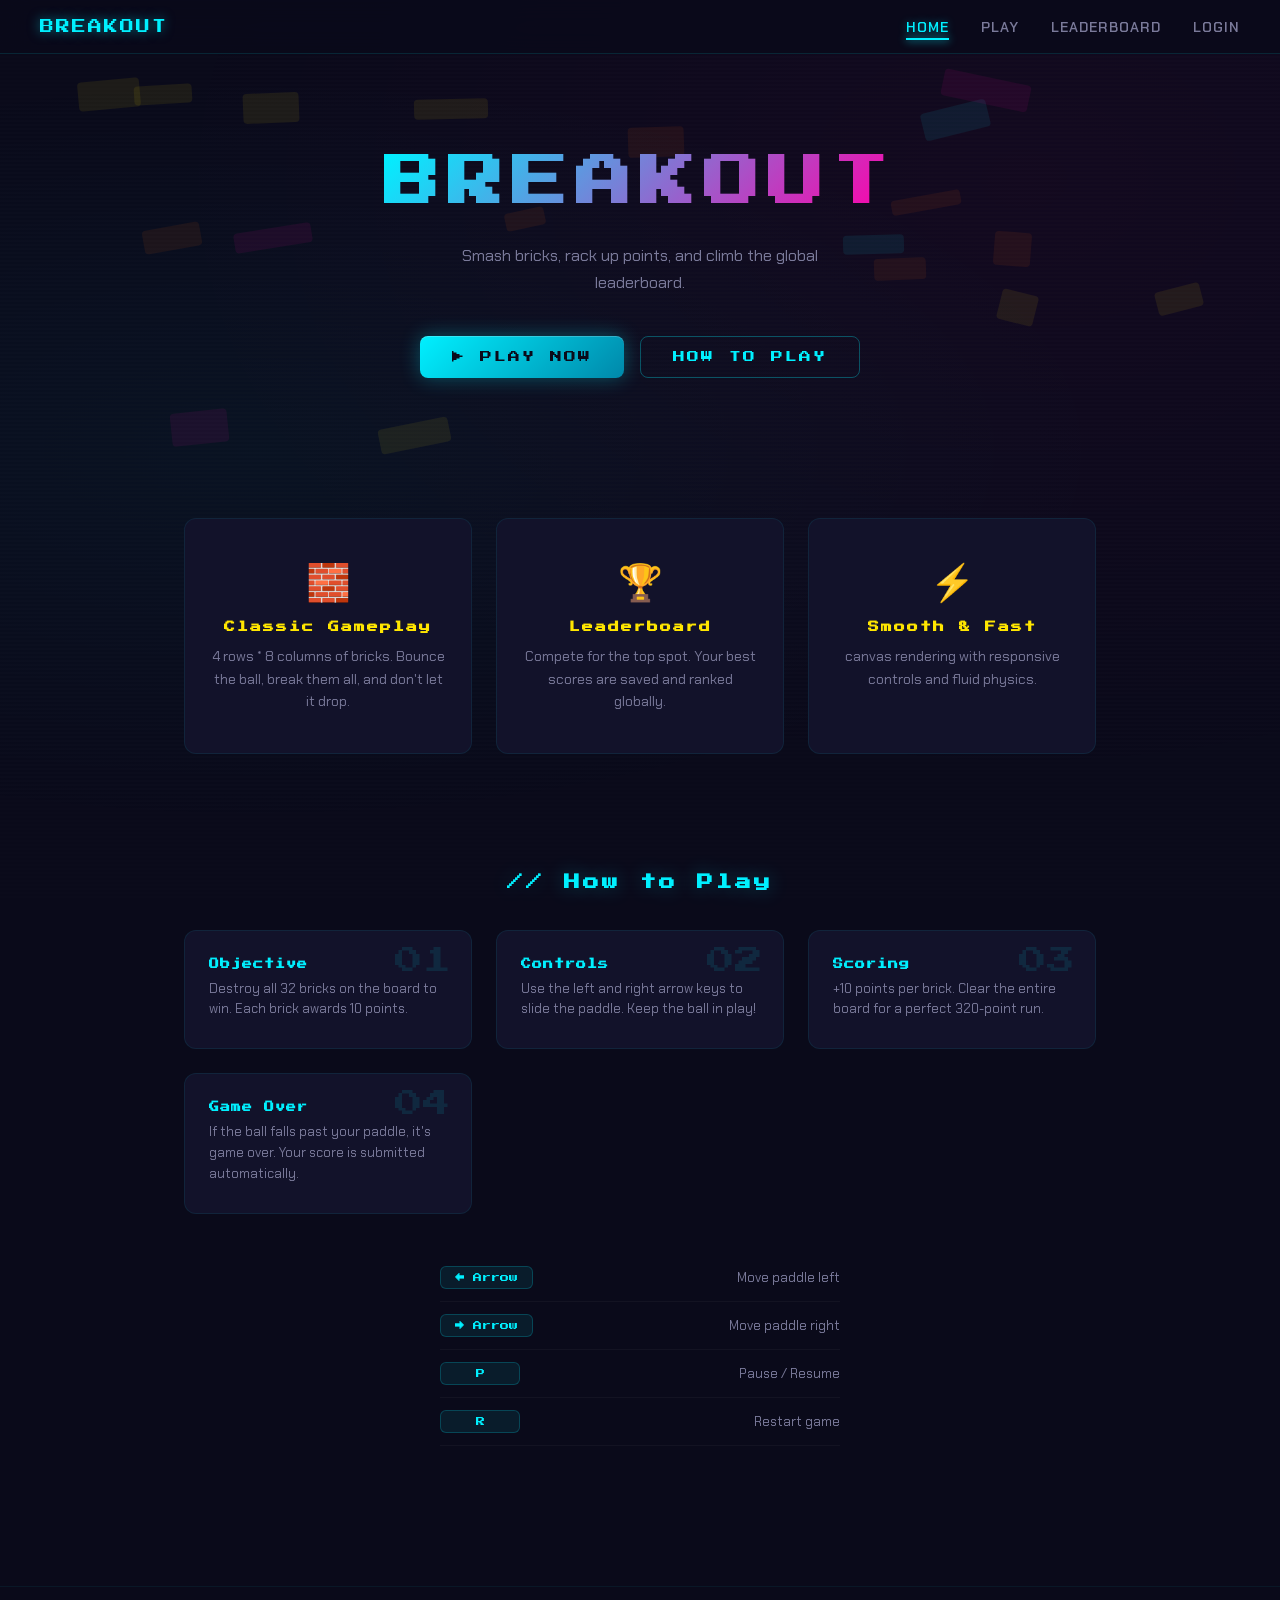
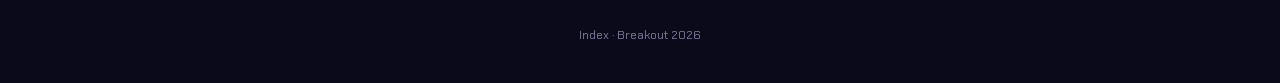
==== commit cfd4331f: "update description" ====
--- a/index.html
+++ b/index.html
@@ -1,116 +1,136 @@
-<!DOCTYPE html>
+<!doctype html>
 <html lang="en">
-<head>
-  <meta charset="UTF-8">
-  <meta name="viewport" content="width=device-width, initial-scale=1.0">
-  <meta name="author" content="">
-  <meta name="description" content="Breakout — a classic arcade brick-breaker game.">
-  <title>Breakout — Home</title>
-  <link rel="stylesheet" href="include/style.css">
-  <link rel="stylesheet" href="include/index.css">
-  <script src="include/index.js" defer></script>
-</head>
-<body>
+  <head>
+    <meta charset="UTF-8" />
+    <meta name="viewport" content="width=device-width, initial-scale=1.0" />
+    <meta name="author" content="Tony Baxter" />
+    <meta
+      name="description"
+      content="Breakout — a classic arcade brick-breaker game."
+    />
+    <title>Breakout — Home</title>
+    <link rel="stylesheet" href="include/style.css" />
+    <link rel="stylesheet" href="include/index.css" />
+    <script src="include/index.js" defer></script>
+  </head>
+  <body>
+    <!-- NAV -->
+    <nav>
+      <a href="index.html" class="nav-logo">BREAKOUT</a>
+      <ul class="nav-links">
+        <li><a href="index.html" class="active">Home</a></li>
+        <li><a href="game.html">Play</a></li>
+        <li><a href="leaderboard.html">Leaderboard</a></li>
+        <li><a href="login.html" id="nav-auth-link">Login</a></li>
+      </ul>
+    </nav>
 
-  <!-- NAV -->
-  <nav>
-    <a href="index.html" class="nav-logo">BREAKOUT</a>
-    <ul class="nav-links">
-      <li><a href="index.html" class="active">Home</a></li>
-      <li><a href="game.html">Play</a></li>
-      <li><a href="leaderboard.html">Leaderboard</a></li>
-      <li><a href="login.html" id="nav-auth-link">Login</a></li>
-    </ul>
-  </nav>
+    <!-- HERO -->
+    <section class="hero">
+      <div class="hero-bricks" id="heroBricks"></div>
+      <h1 class="hero-title fade-in"><span>BREAKOUT</span></h1>
+      <p class="hero-sub fade-in fade-in-delay-1">
+        Smash bricks, rack up points, and climb the global leaderboard.
+      </p>
+      <div class="hero-actions fade-in fade-in-delay-2">
+        <a href="game.html" class="btn btn-primary">▶ Play Now</a>
+        <a href="#how-to-play" class="btn btn-secondary">How to Play</a>
+      </div>
+    </section>
 
-  <!-- HERO -->
-  <section class="hero">
-    <div class="hero-bricks" id="heroBricks"></div>
-    <h1 class="hero-title fade-in"><span>BREAKOUT</span></h1>
-    <p class="hero-sub fade-in fade-in-delay-1">
-      Smash bricks, rack up points, and climb the global leaderboard.
-    </p>
-    <div class="hero-actions fade-in fade-in-delay-2">
-      <a href="game.html" class="btn btn-primary">▶ Play Now</a>
-      <a href="#how-to-play" class="btn btn-secondary">How to Play</a>
-    </div>
-  </section>
-
-  <!-- FEATURES -->
-  <section class="features">
-    <div class="container">
-      <div class="features-grid">
-        <div class="card feature-card fade-in fade-in-delay-1">
-          <div class="feature-icon">🧱</div>
-          <h3>Classic Gameplay</h3>
-          <p>4 rows * 8 columns of bricks. Bounce the ball, break them all, and don't let it drop.</p>
-        </div>
-        <div class="card feature-card fade-in fade-in-delay-2">
-          <div class="feature-icon">🏆</div>
-          <h3>Leaderboard</h3>
-          <p>Compete for the top spot. Your best scores are saved and ranked globally.</p>
-        </div>
-        <div class="card feature-card fade-in fade-in-delay-3">
-          <div class="feature-icon">⚡</div>
-          <h3>Smooth &amp; Fast</h3>
-          <p>canvas rendering with responsive controls and fluid physics.</p>
+    <!-- FEATURES -->
+    <section class="features">
+      <div class="container">
+        <div class="features-grid">
+          <div class="card feature-card fade-in fade-in-delay-1">
+            <div class="feature-icon">🧱</div>
+            <h3>Classic Gameplay</h3>
+            <p>
+              4 rows * 8 columns of bricks. Bounce the ball, break them all, and
+              don't let it drop.
+            </p>
+          </div>
+          <div class="card feature-card fade-in fade-in-delay-2">
+            <div class="feature-icon">🏆</div>
+            <h3>Leaderboard</h3>
+            <p>
+              Compete for the top spot. Your best scores are saved and ranked
+              globally.
+            </p>
+          </div>
+          <div class="card feature-card fade-in fade-in-delay-3">
+            <div class="feature-icon">⚡</div>
+            <h3>Smooth &amp; Fast</h3>
+            <p>canvas rendering with responsive controls and fluid physics.</p>
+          </div>
         </div>
       </div>
-    </div>
-  </section>
+    </section>
 
-  <!-- HOW TO PLAY -->
-  <section class="how-to-play" id="how-to-play">
-    <div class="container">
-      <h2 class="section-title text-center fade-in">// How to Play</h2>
+    <!-- HOW TO PLAY -->
+    <section class="how-to-play" id="how-to-play">
+      <div class="container">
+        <h2 class="section-title text-center fade-in">// How to Play</h2>
 
-      <div class="rules-grid">
-        <div class="card rule-card fade-in fade-in-delay-1">
-          <span class="rule-number">01</span>
-          <h4>Objective</h4>
-          <p>Destroy all 32 bricks on the board to win. Each brick awards 10 points.</p>
+        <div class="rules-grid">
+          <div class="card rule-card fade-in fade-in-delay-1">
+            <span class="rule-number">01</span>
+            <h4>Objective</h4>
+            <p>
+              Destroy all 32 bricks on the board to win. Each brick awards 10
+              points.
+            </p>
+          </div>
+          <div class="card rule-card fade-in fade-in-delay-2">
+            <span class="rule-number">02</span>
+            <h4>Controls</h4>
+            <p>
+              Use the left and right arrow keys to slide the paddle. Keep the
+              ball in play!
+            </p>
+          </div>
+          <div class="card rule-card fade-in fade-in-delay-3">
+            <span class="rule-number">03</span>
+            <h4>Scoring</h4>
+            <p>
+              +10 points per brick. Clear the entire board for a perfect
+              320-point run.
+            </p>
+          </div>
+          <div class="card rule-card fade-in fade-in-delay-4">
+            <span class="rule-number">04</span>
+            <h4>Game Over</h4>
+            <p>
+              If the ball falls past your paddle, it's game over. Your score is
+              submitted automatically.
+            </p>
+          </div>
         </div>
-        <div class="card rule-card fade-in fade-in-delay-2">
-          <span class="rule-number">02</span>
-          <h4>Controls</h4>
-          <p>Use the left and right arrow keys to slide the paddle. Keep the ball in play!</p>
-        </div>
-        <div class="card rule-card fade-in fade-in-delay-3">
-          <span class="rule-number">03</span>
-          <h4>Scoring</h4>
-          <p>+10 points per brick. Clear the entire board for a perfect 320-point run.</p>
-        </div>
-        <div class="card rule-card fade-in fade-in-delay-4">
-          <span class="rule-number">04</span>
-          <h4>Game Over</h4>
-          <p>If the ball falls past your paddle, it's game over. Your score is submitted automatically.</p>
+
+        <div class="controls-table fade-in fade-in-delay-3">
+          <div class="controls-row">
+            <span class="key">← Arrow</span>
+            <span>Move paddle left</span>
+          </div>
+          <div class="controls-row">
+            <span class="key">→ Arrow</span>
+            <span>Move paddle right</span>
+          </div>
+          <div class="controls-row">
+            <span class="key">P</span>
+            <span>Pause / Resume</span>
+          </div>
+          <div class="controls-row">
+            <span class="key">R</span>
+            <span>Restart game</span>
+          </div>
         </div>
       </div>
+    </section>
 
-      <div class="controls-table fade-in fade-in-delay-3">
-        <div class="controls-row">
-          <span class="key">← Arrow</span>
-          <span>Move paddle left</span>
-        </div>
-        <div class="controls-row">
-          <span class="key">→ Arrow</span>
-          <span>Move paddle right</span>
-        </div>
-        <div class="controls-row">
-          <span class="key">P</span>
-          <span>Pause / Resume</span>
-        </div>
-        <div class="controls-row">
-          <span class="key">R</span>
-          <span>Restart game</span>
-        </div>
-      </div>
-    </div>
-  </section>
-
-  <!-- FOOTER -->
-  <footer>
-    <p>Index · Breakout 2026</p>
-  </footer>
-</body>
+    <!-- FOOTER -->
+    <footer>
+      <p>Index · Breakout 2026</p>
+    </footer>
+  </body>
 </html>
--- a/include/style.css
+++ b/include/style.css
@@ -1,4 +1,11 @@
-@import url('https://fonts.googleapis.com/css2?family=Press+Start+2P&family=Chakra+Petch:wght@400;600;700&display=swap');
+/* 
+   Group Name: Leaderboard Game
+   Members: Yifan Sun, Tony Baxter, Zongrui Liu
+   Usage: Shared stylesheet for the Breakout website, including global colors,
+   typography, navigation, buttons, cards, forms, footer, animations, toast
+   messages, and leaderboard table styles.
+*/
+@import url("https://fonts.googleapis.com/css2?family=Press+Start+2P&family=Chakra+Petch:wght@400;600;700&display=swap");
 
 :root {
   --bg-dark: #0a0a1a;
@@ -14,11 +21,13 @@
   --border-glow: rgba(0, 240, 255, 0.3);
   --danger: #ff3355;
   --radius: 8px;
-  --font-display: 'Press Start 2P', monospace;
-  --font-body: 'Chakra Petch', sans-serif;
-}
-
-*, *::before, *::after {
+  --font-display: "Press Start 2P", monospace;
+  --font-body: "Chakra Petch", sans-serif;
+}
+
+*,
+*::before,
+*::after {
   box-sizing: border-box;
   margin: 0;
   padding: 0;
@@ -38,13 +47,27 @@
 }
 
 body::before {
-  content: '';
+  content: "";
   position: fixed;
   inset: 0;
   background:
-    radial-gradient(ellipse at 20% 50%, rgba(0, 240, 255, 0.04) 0%, transparent 60%),
-    radial-gradient(ellipse at 80% 20%, rgba(255, 0, 170, 0.04) 0%, transparent 60%),
-    repeating-linear-gradient(0deg, transparent, transparent 2px, rgba(255,255,255,0.008) 2px, rgba(255,255,255,0.008) 4px);
+    radial-gradient(
+      ellipse at 20% 50%,
+      rgba(0, 240, 255, 0.04) 0%,
+      transparent 60%
+    ),
+    radial-gradient(
+      ellipse at 80% 20%,
+      rgba(255, 0, 170, 0.04) 0%,
+      transparent 60%
+    ),
+    repeating-linear-gradient(
+      0deg,
+      transparent,
+      transparent 2px,
+      rgba(255, 255, 255, 0.008) 2px,
+      rgba(255, 255, 255, 0.008) 4px
+    );
   pointer-events: none;
   z-index: 0;
 }
@@ -86,12 +109,14 @@
   font-size: 14px;
   letter-spacing: 1px;
   text-transform: uppercase;
-  transition: color 0.25s, text-shadow 0.25s;
+  transition:
+    color 0.25s,
+    text-shadow 0.25s;
   position: relative;
 }
 
 .nav-links a::after {
-  content: '';
+  content: "";
   position: absolute;
   bottom: -4px;
   left: 0;
@@ -102,12 +127,14 @@
   transition: width 0.3s;
 }
 
-.nav-links a:hover, .nav-links a.active {
+.nav-links a:hover,
+.nav-links a.active {
   color: var(--neon-cyan);
   text-shadow: 0 0 8px rgba(0, 240, 255, 0.4);
 }
 
-.nav-links a:hover::after, .nav-links a.active::after {
+.nav-links a:hover::after,
+.nav-links a.active::after {
   width: 100%;
 }
 
@@ -134,12 +161,21 @@
 .btn-primary {
   background: linear-gradient(135deg, var(--neon-cyan), #0088aa);
   color: var(--bg-dark);
-  box-shadow: 0 0 20px rgba(0, 240, 255, 0.3), inset 0 1px 0 rgba(255,255,255,0.2);
+  box-shadow:
+    0 0 20px rgba(0, 240, 255, 0.3),
+    inset 0 1px 0 rgba(255, 255, 255, 0.2);
+}
+
+#btnLogin {
+  width: 100%;
+  margin-top: 8px;
 }
 
 .btn-primary:hover {
   transform: translateY(-2px);
-  box-shadow: 0 0 40px rgba(0, 240, 255, 0.5), inset 0 1px 0 rgba(255,255,255,0.2);
+  box-shadow:
+    0 0 40px rgba(0, 240, 255, 0.5),
+    inset 0 1px 0 rgba(255, 255, 255, 0.2);
 }
 
 .btn-secondary {
@@ -171,7 +207,9 @@
   border-radius: 12px;
   padding: 32px;
   position: relative;
-  transition: border-color 0.3s, box-shadow 0.3s;
+  transition:
+    border-color 0.3s,
+    box-shadow 0.3s;
 }
 
 .card:hover {
@@ -204,7 +242,9 @@
   font-family: var(--font-body);
   font-size: 15px;
   outline: none;
-  transition: border-color 0.3s, box-shadow 0.3s;
+  transition:
+    border-color 0.3s,
+    box-shadow 0.3s;
 }
 
 .form-group input:focus {
@@ -243,7 +283,9 @@
   z-index: 1;
 }
 
-.text-center { text-align: center; }
+.text-center {
+  text-align: center;
+}
 
 .section-title {
   font-family: var(--font-display);
@@ -257,13 +299,24 @@
 /* ── ANIMATIONS ── */
 
 @keyframes pulseGlow {
-  0%, 100% { box-shadow: 0 0 20px rgba(0, 240, 255, 0.3); }
-  50% { box-shadow: 0 0 40px rgba(0, 240, 255, 0.6); }
+  0%,
+  100% {
+    box-shadow: 0 0 20px rgba(0, 240, 255, 0.3);
+  }
+  50% {
+    box-shadow: 0 0 40px rgba(0, 240, 255, 0.6);
+  }
 }
 
 @keyframes fadeInUp {
-  from { opacity: 0; transform: translateY(30px); }
-  to { opacity: 1; transform: translateY(0); }
+  from {
+    opacity: 0;
+    transform: translateY(30px);
+  }
+  to {
+    opacity: 1;
+    transform: translateY(0);
+  }
 }
 
 .fade-in {
@@ -274,10 +327,18 @@
   animation: pulseGlow 1s ease-out both;
 }
 
-.fade-in-delay-1 { animation-delay: 0.15s; }
-.fade-in-delay-2 { animation-delay: 0.3s; }
-.fade-in-delay-3 { animation-delay: 0.45s; }
-.fade-in-delay-4 { animation-delay: 0.6s; }
+.fade-in-delay-1 {
+  animation-delay: 0.15s;
+}
+.fade-in-delay-2 {
+  animation-delay: 0.3s;
+}
+.fade-in-delay-3 {
+  animation-delay: 0.45s;
+}
+.fade-in-delay-4 {
+  animation-delay: 0.6s;
+}
 
 /* ── TOAST ── */
 .toast {
@@ -351,16 +412,43 @@
   border-radius: 0 var(--radius) var(--radius) 0;
 }
 
-.rank-gold { color: var(--neon-yellow); font-family: var(--font-display); font-size: 12px; }
-.rank-silver { color: #c0c0c0; font-family: var(--font-display); font-size: 12px; }
-.rank-bronze { color: #cd7f32; font-family: var(--font-display); font-size: 12px; }
+.rank-gold {
+  color: var(--neon-yellow);
+  font-family: var(--font-display);
+  font-size: 12px;
+}
+.rank-silver {
+  color: #c0c0c0;
+  font-family: var(--font-display);
+  font-size: 12px;
+}
+.rank-bronze {
+  color: #cd7f32;
+  font-family: var(--font-display);
+  font-size: 12px;
+}
 
 /* ── RESPONSIVE ── */
 @media (max-width: 640px) {
-  nav { padding: 12px 16px; flex-wrap: wrap; gap: 12px; }
-  .nav-links { gap: 16px; }
-  .nav-links a { font-size: 11px; }
-  .container { padding: 0 16px; }
-  .section-title { font-size: 13px; }
-  .btn { padding: 12px 20px; font-size: 10px; }
-}
+  nav {
+    padding: 12px 16px;
+    flex-wrap: wrap;
+    gap: 12px;
+  }
+  .nav-links {
+    gap: 16px;
+  }
+  .nav-links a {
+    font-size: 11px;
+  }
+  .container {
+    padding: 0 16px;
+  }
+  .section-title {
+    font-size: 13px;
+  }
+  .btn {
+    padding: 12px 20px;
+    font-size: 10px;
+  }
+}
--- a/include/index.css
+++ b/include/index.css
@@ -1,163 +1,169 @@
+/* 
+   Group Name: leaderboard game
+   Members: Yifan Sun, Tony Baxter, Zongrui Liu
+   Author: Tony Baxter
+   Usage: Styles for the index page
+*/
 /* ── HERO ── */
 .hero {
-    display: flex;
-    flex-direction: column;
-    align-items: center;
-    justify-content: center;
-    text-align: center;
-    padding: 100px 20px 80px;
-    position: relative;
+  display: flex;
+  flex-direction: column;
+  align-items: center;
+  justify-content: center;
+  text-align: center;
+  padding: 100px 20px 80px;
+  position: relative;
 }
 
 .hero-title {
-    font-family: var(--font-display);
-    font-size: clamp(32px, 6vw, 56px);
-    color: #fff;
-    letter-spacing: 8px;
-    margin-bottom: 8px;
-    position: relative;
-    animation: float 4s ease-in-out infinite;
+  font-family: var(--font-display);
+  font-size: clamp(32px, 6vw, 56px);
+  color: #fff;
+  letter-spacing: 8px;
+  margin-bottom: 8px;
+  position: relative;
+  animation: float 4s ease-in-out infinite;
 }
 
 .hero-title span {
-    background: linear-gradient(135deg, var(--neon-cyan), var(--neon-magenta));
-    -webkit-background-clip: text;
-    -webkit-text-fill-color: transparent;
-    background-clip: text;
+  background: linear-gradient(135deg, var(--neon-cyan), var(--neon-magenta));
+  -webkit-background-clip: text;
+  -webkit-text-fill-color: transparent;
+  background-clip: text;
 }
 
 .hero-sub {
-    font-size: 16px;
-    color: var(--text-muted);
-    max-width: 440px;
-    line-height: 1.7;
-    margin: 24px 0 40px;
+  font-size: 16px;
+  color: var(--text-muted);
+  max-width: 440px;
+  line-height: 1.7;
+  margin: 24px 0 40px;
 }
 
 .hero-actions {
-    display: flex;
-    gap: 16px;
-    flex-wrap: wrap;
-    justify-content: center;
+  display: flex;
+  gap: 16px;
+  flex-wrap: wrap;
+  justify-content: center;
 }
 
 /* ── DECORATIVE BRICKS ── */
 .hero-bricks {
-    position: absolute;
-    inset: 0;
-    overflow: hidden;
-    pointer-events: none;
-    z-index: -1;
+  position: absolute;
+  inset: 0;
+  overflow: hidden;
+  pointer-events: none;
+  z-index: -1;
 }
 
 .hero-brick {
-    position: absolute;
-    border-radius: 4px;
-    opacity: 0.08;
+  position: absolute;
+  border-radius: 4px;
+  opacity: 0.08;
 }
 
 /* ── FEATURES ── */
 .features {
-    padding: 60px 0;
+  padding: 60px 0;
 }
 
 .features-grid {
-    display: grid;
-    grid-template-columns: repeat(auto-fit, minmax(260px, 1fr));
-    gap: 24px;
+  display: grid;
+  grid-template-columns: repeat(auto-fit, minmax(260px, 1fr));
+  gap: 24px;
 }
 
 .feature-card {
-    text-align: center;
-    padding: 40px 24px;
+  text-align: center;
+  padding: 40px 24px;
 }
 
 .feature-icon {
-    font-size: 36px;
-    margin-bottom: 16px;
+  font-size: 36px;
+  margin-bottom: 16px;
 }
 
 .feature-card h3 {
-    font-family: var(--font-display);
-    font-size: 11px;
-    color: var(--neon-yellow);
-    margin-bottom: 12px;
-    letter-spacing: 2px;
+  font-family: var(--font-display);
+  font-size: 11px;
+  color: var(--neon-yellow);
+  margin-bottom: 12px;
+  letter-spacing: 2px;
 }
 
 .feature-card p {
-    color: var(--text-muted);
-    font-size: 14px;
-    line-height: 1.6;
+  color: var(--text-muted);
+  font-size: 14px;
+  line-height: 1.6;
 }
 
 /* ── HOW TO PLAY ── */
 .how-to-play {
-    padding: 60px 0;
+  padding: 60px 0;
 }
 
 .rules-grid {
-    display: grid;
-    grid-template-columns: repeat(auto-fit, minmax(220px, 1fr));
-    gap: 24px;
+  display: grid;
+  grid-template-columns: repeat(auto-fit, minmax(220px, 1fr));
+  gap: 24px;
 }
 
 .rule-card {
-    padding: 28px 24px;
-    position: relative;
+  padding: 28px 24px;
+  position: relative;
 }
 
 .rule-number {
-    font-family: var(--font-display);
-    font-size: 28px;
-    color: rgba(0, 240, 255, 0.1);
-    position: absolute;
-    top: 16px;
-    right: 20px;
+  font-family: var(--font-display);
+  font-size: 28px;
+  color: rgba(0, 240, 255, 0.1);
+  position: absolute;
+  top: 16px;
+  right: 20px;
 }
 
 .rule-card h4 {
-    font-family: var(--font-display);
-    font-size: 10px;
-    color: var(--neon-cyan);
-    margin-bottom: 10px;
-    letter-spacing: 1px;
+  font-family: var(--font-display);
+  font-size: 10px;
+  color: var(--neon-cyan);
+  margin-bottom: 10px;
+  letter-spacing: 1px;
 }
 
 .rule-card p {
-    color: var(--text-muted);
-    font-size: 13px;
-    line-height: 1.6;
+  color: var(--text-muted);
+  font-size: 13px;
+  line-height: 1.6;
 }
 
 .controls-table {
-    width: 100%;
-    max-width: 400px;
-    margin: 40px auto 0;
+  width: 100%;
+  max-width: 400px;
+  margin: 40px auto 0;
 }
 
 .controls-table .key {
-    display: inline-block;
-    padding: 6px 14px;
-    background: rgba(0, 240, 255, 0.08);
-    border: 1px solid rgba(0, 240, 255, 0.2);
-    border-radius: 6px;
-    font-family: var(--font-display);
-    font-size: 9px;
-    color: var(--neon-cyan);
-    min-width: 80px;
-    text-align: center;
+  display: inline-block;
+  padding: 6px 14px;
+  background: rgba(0, 240, 255, 0.08);
+  border: 1px solid rgba(0, 240, 255, 0.2);
+  border-radius: 6px;
+  font-family: var(--font-display);
+  font-size: 9px;
+  color: var(--neon-cyan);
+  min-width: 80px;
+  text-align: center;
 }
 
 .controls-row {
-    display: flex;
-    align-items: center;
-    justify-content: space-between;
-    padding: 12px 0;
-    border-bottom: 1px solid rgba(255, 255, 255, 0.04);
+  display: flex;
+  align-items: center;
+  justify-content: space-between;
+  padding: 12px 0;
+  border-bottom: 1px solid rgba(255, 255, 255, 0.04);
 }
 
 .controls-row span:last-child {
-    color: var(--text-muted);
-    font-size: 13px;
-}+  color: var(--text-muted);
+  font-size: 13px;
+}
